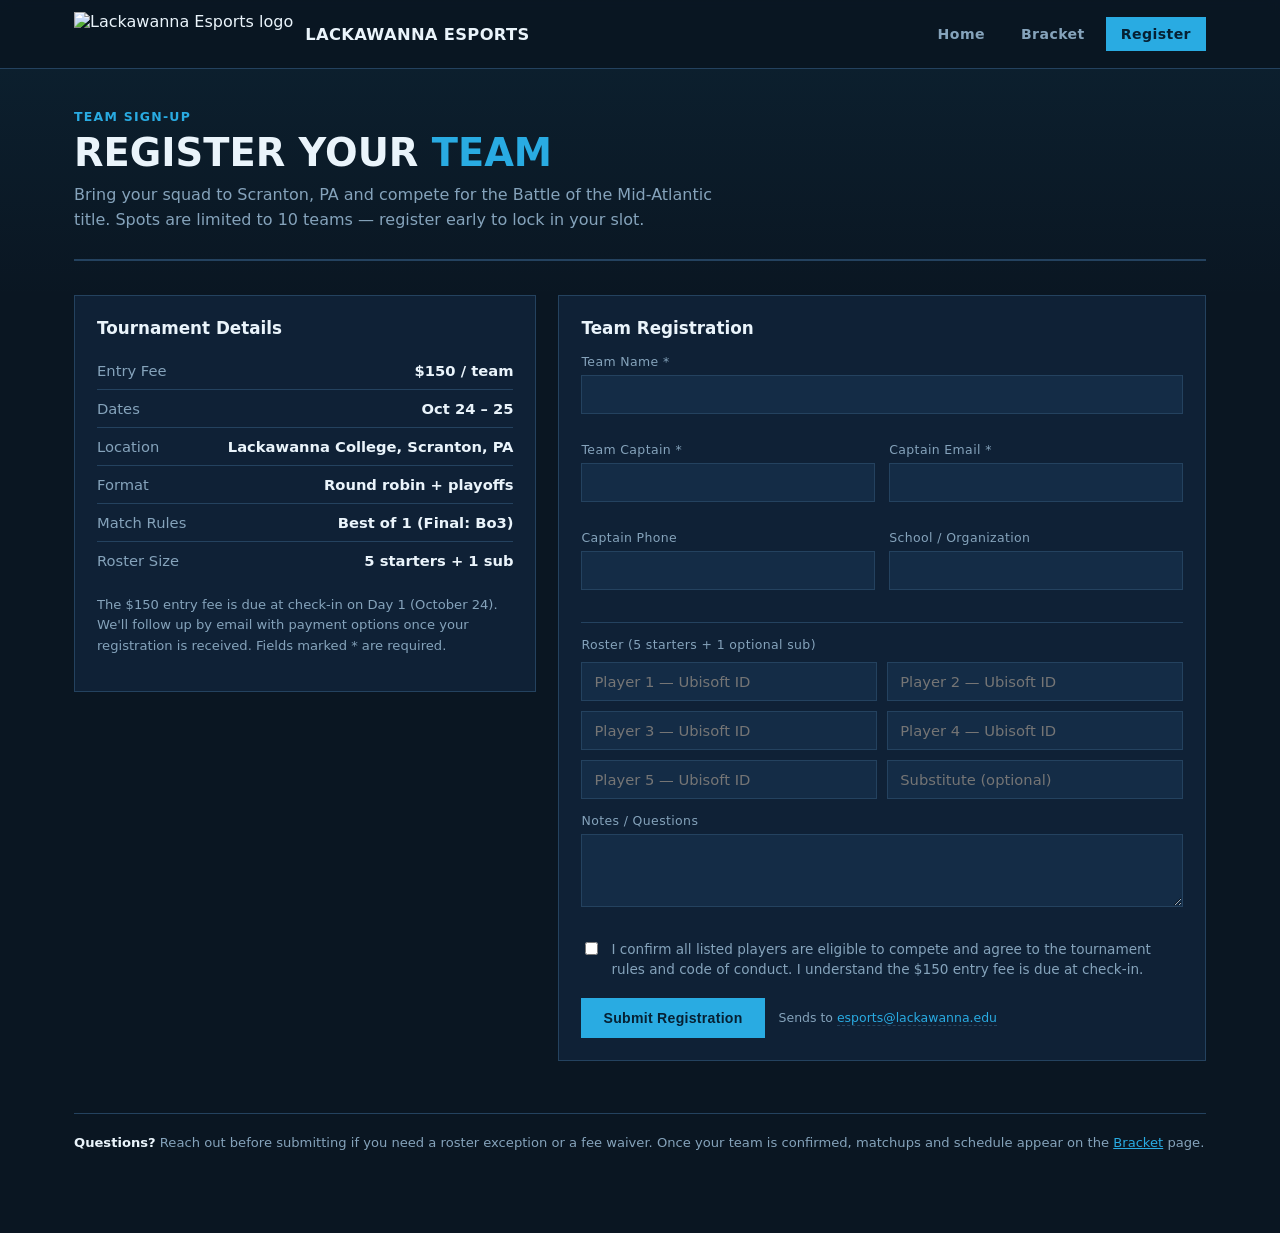
==== register.html @ 0953a668 "Add files via upload" ====
<!DOCTYPE html>
<html lang="en">
<head>
<meta charset="UTF-8">
<title>Register — Battle of the Mid-Atlantic | Lackawanna Esports</title>
<meta name="viewport" content="width=device-width, initial-scale=1">
<link rel="stylesheet" href="style.css">
</head>
<body>

<nav class="site-nav">
  <div class="nav-inner">
    <a class="nav-brand" href="home.html">
      <img src="logo.png" alt="Lackawanna Esports logo">
      <span>LACKAWANNA ESPORTS</span>
    </a>
    <div class="nav-links">
      <a href="home.html">Home</a>
      <a href="index.html">Bracket</a>
      <a href="register.html" class="active">Register</a>
    </div>
  </div>
</nav>

<div class="wrap">

  <header class="page-hero">
    <div class="eyebrow">TEAM SIGN-UP</div>
    <h1>REGISTER YOUR <span>TEAM</span></h1>
    <p>Bring your squad to Scranton, PA and compete for the Battle of the Mid-Atlantic title. Spots are limited to 10 teams — register early to lock in your slot.</p>
  </header>

  <section>
    <div class="reg-layout">

      <div class="reg-summary">
        <h3>Tournament Details</h3>
        <ul>
          <li><span class="k">Entry Fee</span><span class="v">$150 / team</span></li>
          <li><span class="k">Dates</span><span class="v">Oct 24 – 25</span></li>
          <li><span class="k">Location</span><span class="v">Lackawanna College, Scranton, PA</span></li>
          <li><span class="k">Format</span><span class="v">Round robin + playoffs</span></li>
          <li><span class="k">Match Rules</span><span class="v">Best of 1 (Final: Bo3)</span></li>
          <li><span class="k">Roster Size</span><span class="v">5 starters + 1 sub</span></li>
        </ul>
        <p class="reg-note">
          The $150 entry fee is due at check-in on Day 1 (October 24). We'll follow up by email with payment options once your registration is received. Fields marked * are required.
        </p>
      </div>

      <div class="reg-form">
        <h3>Team Registration</h3>
        <form id="reg-form">
          <div class="form-grid">
            <div class="form-field full">
              <label for="teamName">Team Name *</label>
              <input type="text" id="teamName" required>
            </div>
            <div class="form-field">
              <label for="captainName">Team Captain *</label>
              <input type="text" id="captainName" required>
            </div>
            <div class="form-field">
              <label for="captainEmail">Captain Email *</label>
              <input type="email" id="captainEmail" required>
            </div>
            <div class="form-field">
              <label for="captainPhone">Captain Phone</label>
              <input type="tel" id="captainPhone">
            </div>
            <div class="form-field">
              <label for="school">School / Organization</label>
              <input type="text" id="school">
            </div>

            <div class="roster-block">
              <label>Roster (5 starters + 1 optional sub)</label>
              <div class="roster-grid">
                <input type="text" id="p1" placeholder="Player 1 — Ubisoft ID">
                <input type="text" id="p2" placeholder="Player 2 — Ubisoft ID">
                <input type="text" id="p3" placeholder="Player 3 — Ubisoft ID">
                <input type="text" id="p4" placeholder="Player 4 — Ubisoft ID">
                <input type="text" id="p5" placeholder="Player 5 — Ubisoft ID">
                <input type="text" id="p6" placeholder="Substitute (optional)">
              </div>
            </div>

            <div class="form-field full">
              <label for="notes">Notes / Questions</label>
              <textarea id="notes" rows="3"></textarea>
            </div>
          </div>

          <label class="waiver">
            <input type="checkbox" id="waiver" required>
            I confirm all listed players are eligible to compete and agree to the tournament rules and code of conduct. I understand the $150 entry fee is due at check-in.
          </label>

          <div class="submit-row">
            <button type="submit" class="btn btn-primary">Submit Registration</button>
            <span class="send-to">Sends to <span contenteditable>esports@lackawanna.edu</span></span>
          </div>
        </form>
      </div>

    </div>
  </section>

  <footer>
    <b>Questions?</b> Reach out before submitting if you need a roster exception or a fee waiver. Once your team is confirmed, matchups and schedule appear on the <a href="index.html">Bracket</a> page.
  </footer>

</div>

<script>
  document.getElementById('reg-form').addEventListener('submit', function(e){
    e.preventDefault();

    const val = id => document.getElementById(id).value.trim();
    const sendTo = document.querySelector('.send-to span[contenteditable]').textContent.trim();

    const roster = ['p1','p2','p3','p4','p5','p6']
      .map((id,i) => `Player ${i+1}: ${val(id) || '—'}`)
      .join('%0D%0A');

    const subject = encodeURIComponent(`R6 Siege Registration — ${val('teamName') || 'Unnamed Team'}`);
    const body =
      `Team Name: ${val('teamName')}%0D%0A` +
      `Captain: ${val('captainName')}%0D%0A` +
      `Captain Email: ${val('captainEmail')}%0D%0A` +
      `Captain Phone: ${val('captainPhone')}%0D%0A` +
      `School / Org: ${val('school')}%0D%0A%0D%0A` +
      `Roster:%0D%0A${roster}%0D%0A%0D%0A` +
      `Notes: ${val('notes')}`;

    window.location.href = `mailto:${sendTo}?subject=${subject}&body=${body}`;
  });
</script>
</body>
</html>
---- style.css ----
:root{
  --bg: #0a1622;
  --panel: #0f2136;
  --panel-2: #142c46;
  --line: #24425f;
  --text: #eaf4fb;
  --text-dim: #85a3bb;
  --accent: #29abe2;      /* Lackawanna sky blue */
  --navy: #0e3a5c;        /* Lackawanna navy */
  --win: #6fae7c;
  --accent-red: #e6392b;  /* eagle beak red, sparing use */
  --on-accent: #062033;
}
*{box-sizing:border-box;}
html{scroll-behavior:smooth;}
body{
  margin:0;
  background:
    linear-gradient(180deg, rgba(41,171,226,0.08), transparent 300px),
    var(--bg);
  color:var(--text);
  font-family:"Segoe UI", system-ui, -apple-system, "Helvetica Neue", Arial, sans-serif;
}
.wrap{max-width:1180px; margin:0 auto; padding:0 24px 80px;}
h1,h2,h3,h4{font-family:"Bahnschrift","Segoe UI Semibold",system-ui,sans-serif;}
a{color:var(--accent);}

/* ============ NAV ============ */
.site-nav{
  position:sticky; top:0; z-index:50;
  background:rgba(10,22,34,0.92);
  backdrop-filter:blur(6px);
  border-bottom:1px solid var(--line);
}
.nav-inner{
  max-width:1180px; margin:0 auto; padding:12px 24px;
  display:flex; align-items:center; justify-content:space-between; gap:20px;
}
.nav-brand{display:flex; align-items:center; gap:12px; text-decoration:none; color:var(--text);}
.nav-brand img{height:44px; width:auto;}
.nav-brand span{font-weight:700; font-size:1.02rem; letter-spacing:0.02em;}
.nav-links{display:flex; gap:6px; flex-wrap:wrap;}
.nav-links a{
  text-decoration:none; color:var(--text-dim); font-weight:600; font-size:0.88rem;
  letter-spacing:0.03em; padding:8px 14px; border:1px solid transparent;
}
.nav-links a:hover{color:var(--text); border-color:var(--line);}
.nav-links a.active{color:var(--on-accent); background:var(--accent); border-color:var(--accent);}

/* ============ PAGE HERO (shared banner style) ============ */
.page-hero{
  padding:40px 0 26px;
  border-bottom:2px solid var(--line);
  margin-bottom:34px;
}
.page-hero .eyebrow{
  color:var(--accent); font-size:0.78rem; font-weight:700; letter-spacing:0.1em; margin-bottom:8px;
}
.page-hero h1{
  font-size:2.4rem; margin:0 0 10px; line-height:1.08; font-weight:700;
}
.page-hero h1 span{color:var(--accent);}
.page-hero p{color:var(--text-dim); max-width:640px; font-size:1rem; line-height:1.55; margin:0;}

.cta-row{display:flex; gap:12px; margin-top:20px; flex-wrap:wrap;}
.btn{
  display:inline-block; text-decoration:none; font-weight:700; font-size:0.88rem;
  letter-spacing:0.02em; padding:12px 22px; border:1px solid transparent; cursor:pointer;
}
.btn-primary{background:var(--accent); color:var(--on-accent);}
.btn-primary:hover{background:#4fbdec;}
.btn-outline{background:transparent; color:var(--text); border-color:var(--line);}
.btn-outline:hover{border-color:var(--accent); color:var(--accent);}

/* ============ SECTIONS ============ */
section{margin-bottom:52px;}
.section-head{display:flex; align-items:baseline; gap:14px; margin-bottom:18px; flex-wrap:wrap;}
.section-head h2{font-size:1.35rem; margin:0; font-weight:700;}
.section-head .tag{
  background:var(--accent); color:var(--on-accent); font-weight:700; font-size:0.72rem;
  padding:3px 10px; clip-path:polygon(6px 0,100% 0,100% 100%,0 100%);
}
.section-head .note{color:var(--text-dim); font-size:0.85rem;}

.intro-block{
  background:var(--panel); border:1px solid var(--line); padding:26px 28px;
  display:grid; grid-template-columns:1fr auto; gap:24px; align-items:center;
}
@media(max-width:760px){.intro-block{grid-template-columns:1fr;}}
.intro-block p{color:var(--text-dim); line-height:1.7; margin:0 0 12px; font-size:1rem;}
.intro-block p:last-child{margin-bottom:0;}
.intro-logo{height:150px; width:auto; filter:drop-shadow(0 4px 14px rgba(41,171,226,0.25));}
@media(max-width:760px){.intro-logo{height:110px; margin:0 auto;}}

.info-strip{display:grid; grid-template-columns:repeat(3,1fr); gap:14px; margin-top:22px;}
@media(max-width:700px){.info-strip{grid-template-columns:1fr;}}
.info-card{background:var(--panel-2); border:1px solid var(--line); padding:16px 18px;}
.info-card .label{color:var(--accent); font-size:0.72rem; letter-spacing:0.06em; font-weight:700;}
.info-card .value{font-size:1.15rem; font-weight:700; margin-top:6px;}
.info-card .sub{color:var(--text-dim); font-size:0.82rem; margin-top:4px;}

/* ============ GROUPS (bracket page) ============ */
.groups{display:grid; grid-template-columns:1fr 1fr; gap:22px;}
@media(max-width:820px){.groups{grid-template-columns:1fr;}}
.group-panel{background:var(--panel); border:1px solid var(--line); padding:18px 18px 8px;}
.group-panel h3{margin:0 0 12px; font-size:1.05rem; display:flex; align-items:center; gap:8px;}
.group-panel h3 .dot{width:9px;height:9px;background:var(--navy);display:inline-block;}
.group-panel.b h3 .dot{background:var(--accent);}
table.standings{width:100%; border-collapse:collapse; font-size:0.92rem;}
table.standings th{
  text-align:left; color:var(--text-dim); font-weight:600; font-size:0.72rem;
  letter-spacing:0.04em; padding:6px 6px; border-bottom:1px solid var(--line);
}
table.standings td{padding:8px 6px; border-bottom:1px solid #182c40;}
table.standings td.team{font-weight:600;}
table.standings td[contenteditable]:hover{background:#16304a; cursor:text;}
table.standings tr:last-child td{border-bottom:none;}
.seedcol{color:var(--text-dim); width:26px;}

.rr-grid{display:grid; grid-template-columns:repeat(5,1fr); gap:10px; margin-top:22px;}
@media(max-width:900px){.rr-grid{grid-template-columns:repeat(2,1fr);}}
.round-card{background:var(--panel); border:1px solid var(--line); padding:12px;}
.round-card h4{margin:0 0 8px; font-size:0.78rem; color:var(--accent); letter-spacing:0.05em; border-bottom:1px solid var(--line); padding-bottom:6px;}
.match-row{display:flex; justify-content:space-between; font-size:0.85rem; padding:4px 0;}
.match-row .g{color:var(--navy); background:#7fb8e0; padding:0 4px; font-weight:700; margin-right:6px; font-size:0.72rem;}
.bye{color:var(--text-dim); font-size:0.78rem; margin-top:6px; font-style:italic;}
.bo{color:var(--text-dim); font-size:0.72rem; letter-spacing:0.03em; margin-top:14px;}

/* ============ BRACKET ============ */
.bracket{display:grid; grid-template-columns:230px 60px 230px 60px 230px; align-items:center; gap:0;}
@media(max-width:900px){.bracket{grid-template-columns:1fr; gap:18px;} .connector{display:none;}}
.col{display:flex; flex-direction:column; justify-content:space-around; height:100%; gap:26px;}
.match{background:var(--panel); border:1px solid var(--line); position:relative;}
.match .slot{display:flex; justify-content:space-between; align-items:center; padding:9px 12px; font-size:0.9rem; border-bottom:1px solid var(--line);}
.match .slot:last-child{border-bottom:none;}
.match .slot .seed{color:var(--text-dim); font-size:0.72rem; width:20px;}
.match .slot input.score{width:28px; background:var(--panel-2); border:1px solid var(--line); color:var(--text); text-align:center; font-size:0.85rem; padding:2px 0;}
.match .label{position:absolute; top:-9px; left:10px; background:var(--bg); color:var(--accent); font-size:0.65rem; letter-spacing:0.05em; padding:0 6px;}
.match.final{border-color:var(--accent); border-width:2px;}
.match.final .label{color:var(--on-accent); background:var(--accent);}
.qf-col{gap:18px;}
.sf-col{gap:110px;}
.f-col{justify-content:center;}
.connector{position:relative;}
.connector svg{width:100%; height:100%;}
.connector-lines path{stroke:var(--line); stroke-width:2; fill:none;}
.third-place{margin-top:26px; max-width:230px;}

/* ============ STREAMS ============ */
.stream-grid{display:grid; grid-template-columns:1fr 1fr; gap:18px;}
@media(max-width:820px){.stream-grid{grid-template-columns:1fr;}}
.stream-panel{background:var(--panel); border:1px solid var(--line); padding:14px;}
.stream-panel-head{display:flex; align-items:center; gap:10px; margin-bottom:10px; flex-wrap:wrap;}
.platform-badge{font-size:0.68rem; font-weight:700; letter-spacing:0.05em; padding:3px 8px;}
.platform-badge.twitch{background:#9147ff; color:#fff;}
.platform-badge.youtube{background:#ff0000; color:#fff;}
.channel-name{font-weight:700; font-size:0.95rem;}
.open-link{margin-left:auto; color:var(--accent); font-size:0.8rem; text-decoration:none;}
.open-link:hover{color:#6fc4ee;}
.stream-frame-wrap{position:relative; width:100%; aspect-ratio:16/9; background:#050b12; border:1px solid var(--line);}
.stream-frame-wrap iframe{width:100%; height:100%; border:none;}
.stream-hint{color:var(--text-dim); font-size:0.76rem; margin-top:12px; line-height:1.5;}

/* ============ REGISTER FORM ============ */
.reg-layout{display:grid; grid-template-columns:1fr 1.4fr; gap:22px;}
@media(max-width:860px){.reg-layout{grid-template-columns:1fr;}}
.reg-summary{background:var(--panel); border:1px solid var(--line); padding:22px; align-self:start;}
.reg-summary h3{margin:0 0 14px; font-size:1.05rem;}
.reg-summary ul{list-style:none; margin:0; padding:0;}
.reg-summary li{
  display:flex; justify-content:space-between; gap:10px; padding:10px 0; border-bottom:1px solid var(--line);
  font-size:0.92rem;
}
.reg-summary li:last-child{border-bottom:none;}
.reg-summary li .k{color:var(--text-dim);}
.reg-summary li .v{font-weight:700; text-align:right;}
.reg-note{color:var(--text-dim); font-size:0.82rem; line-height:1.55; margin-top:16px;}

.reg-form{background:var(--panel); border:1px solid var(--line); padding:22px;}
.reg-form h3{margin:0 0 16px; font-size:1.05rem;}
.form-grid{display:grid; grid-template-columns:1fr 1fr; gap:14px;}
@media(max-width:600px){.form-grid{grid-template-columns:1fr;}}
.form-field{display:flex; flex-direction:column; gap:6px; margin-bottom:14px;}
.form-field.full{grid-column:1/-1;}
.form-field label{font-size:0.78rem; color:var(--text-dim); letter-spacing:0.03em;}
.form-field input, .form-field textarea, .roster-grid input{
  background:var(--panel-2); border:1px solid var(--line); color:var(--text);
  padding:10px 12px; font-size:0.92rem; font-family:inherit;
}
.form-field input:focus, .form-field textarea:focus, .roster-grid input:focus{outline:1px solid var(--accent); border-color:var(--accent);}
.roster-block{grid-column:1/-1; border-top:1px solid var(--line); padding-top:14px; margin-top:4px;}
.roster-block > label{font-size:0.78rem; color:var(--text-dim); letter-spacing:0.03em; display:block; margin-bottom:10px;}
.roster-grid{display:grid; grid-template-columns:1fr 1fr; gap:10px;}
@media(max-width:600px){.roster-grid{grid-template-columns:1fr;}}
.waiver{display:flex; align-items:flex-start; gap:10px; margin:18px 0; font-size:0.85rem; color:var(--text-dim); line-height:1.5;}
.waiver input{margin-top:3px;}
.submit-row{display:flex; align-items:center; gap:14px; flex-wrap:wrap;}
.submit-row .btn{border:none;}
.send-to{font-size:0.78rem; color:var(--text-dim);}
.send-to span[contenteditable]{color:var(--accent); border-bottom:1px dashed var(--line); cursor:text;}

.gform-wrap{background:#f6f6f6; border:1px solid var(--line); overflow:hidden;}
.gform-wrap iframe{display:block; border:none;}
footer{margin-top:40px; padding-top:18px; border-top:1px solid var(--line); color:var(--text-dim); font-size:0.82rem; line-height:1.6;}
footer b{color:var(--text);}
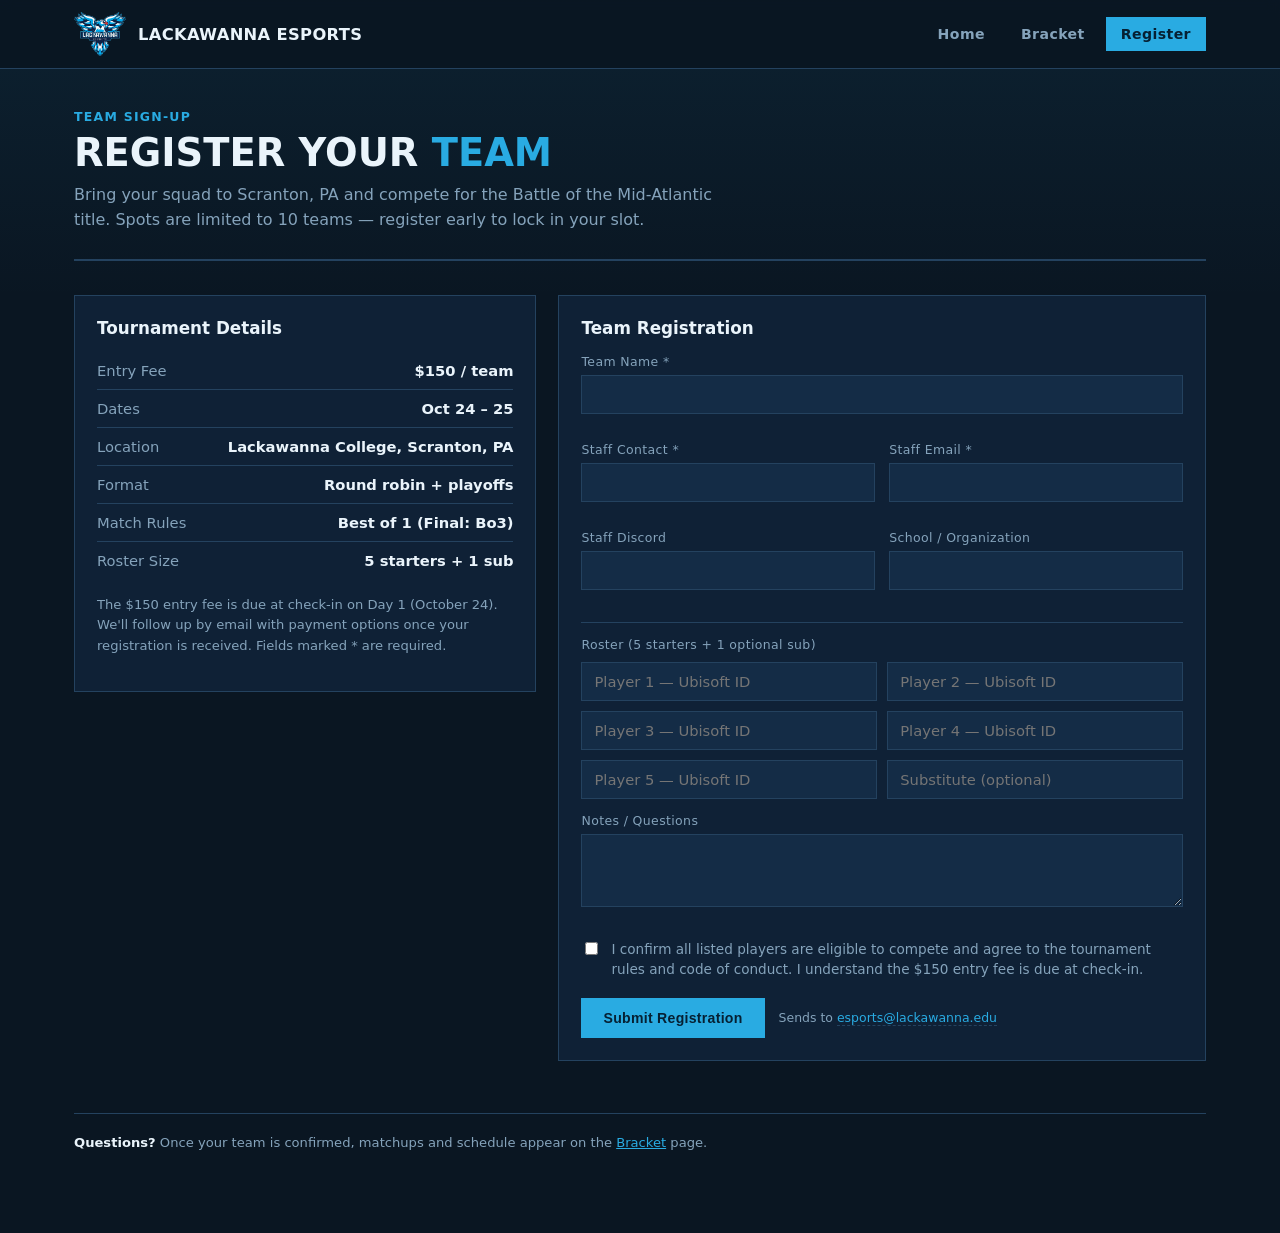
==== commit 152821a1: "Rename captain fields to staff fields in register form" ====
--- a/register.html
+++ b/register.html
@@ -57,15 +57,15 @@
               <input type="text" id="teamName" required>
             </div>
             <div class="form-field">
-              <label for="captainName">Team Captain *</label>
+              <label for="captainName">Staff Contact *</label>
               <input type="text" id="captainName" required>
             </div>
             <div class="form-field">
-              <label for="captainEmail">Captain Email *</label>
+              <label for="captainEmail">Staff Email *</label>
               <input type="email" id="captainEmail" required>
             </div>
             <div class="form-field">
-              <label for="captainPhone">Captain Phone</label>
+              <label for="captainPhone">Staff Discord</label>
               <input type="tel" id="captainPhone">
             </div>
             <div class="form-field">
@@ -107,7 +107,7 @@
   </section>
 
   <footer>
-    <b>Questions?</b> Reach out before submitting if you need a roster exception or a fee waiver. Once your team is confirmed, matchups and schedule appear on the <a href="index.html">Bracket</a> page.
+    <b>Questions?</b> Once your team is confirmed, matchups and schedule appear on the <a href="index.html">Bracket</a> page.
   </footer>
 
 </div>
